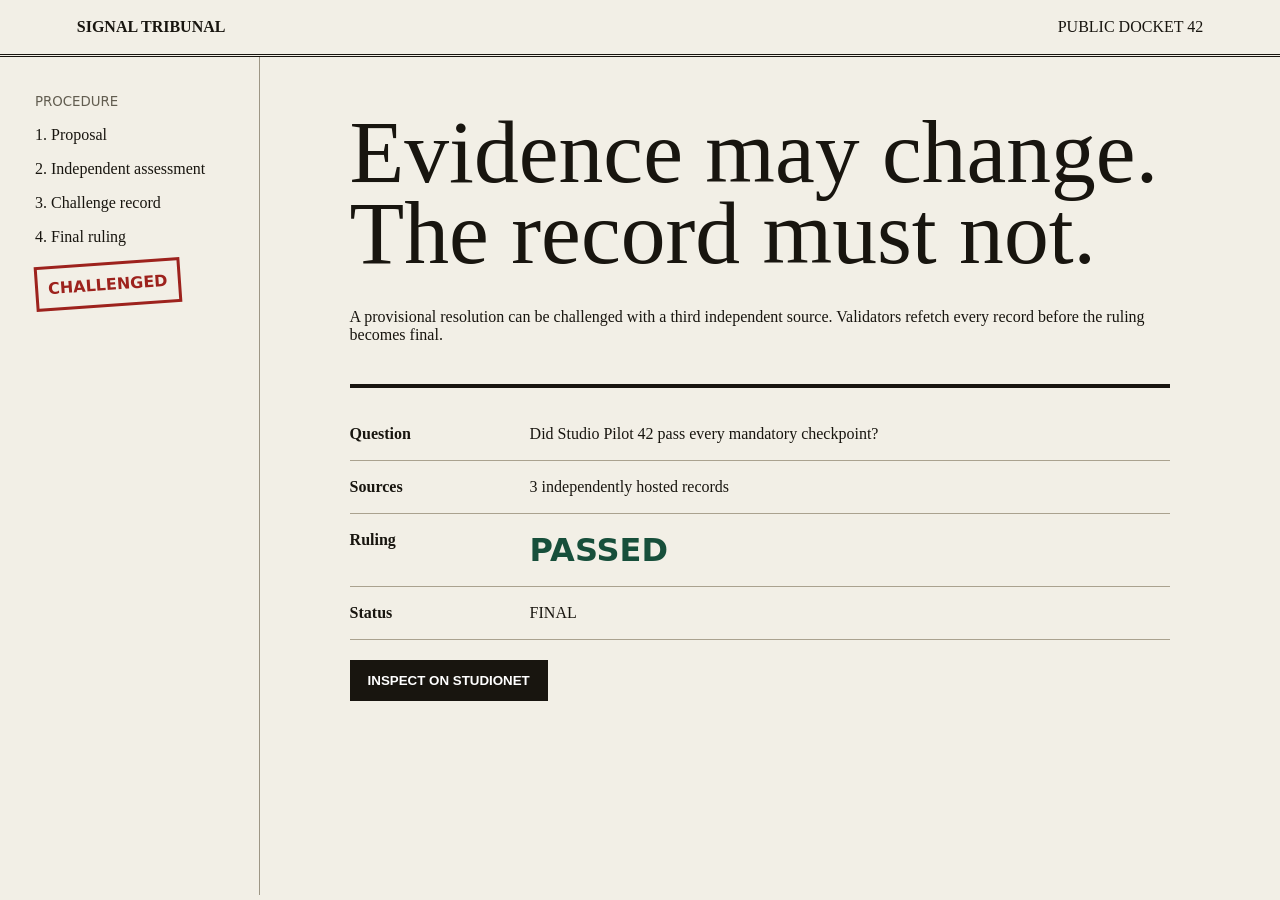
==== docket_app/index.html @ 4eb5892f "Shape repository as a public tribunal docket" ====
<!doctype html><html lang="en"><head><meta charset="utf-8"><meta name="viewport" content="width=device-width,initial-scale=1"><title>Signal Tribunal</title><style>
*{box-sizing:border-box}body{margin:0;font-family:Georgia,serif;background:#f2efe6;color:#18150f}header{padding:18px 6vw;border-bottom:3px double #18150f;display:flex;justify-content:space-between}main{display:grid;grid-template-columns:260px 1fr;min-height:calc(100vh - 62px)}aside{padding:35px;border-right:1px solid #9d9685}article{padding:55px 7vw;max-width:1000px}h1{font-size:clamp(3rem,7vw,6.5rem);font-weight:400;line-height:.9;margin:0 0 35px}.stamp{display:inline-block;border:3px solid #9d221d;color:#9d221d;padding:10px;transform:rotate(-4deg);font:700 1rem system-ui}.docket{margin-top:40px;border-top:4px solid;padding-top:20px}.row{display:grid;grid-template-columns:180px 1fr;padding:17px 0;border-bottom:1px solid #aaa28f}.answer{font:800 2rem system-ui;color:#174f3b}button{padding:13px 18px;border:0;background:#18150f;color:#fff;font-weight:700;margin-top:20px}small{font-family:system-ui;color:#625d50}@media(max-width:700px){main{grid-template-columns:1fr}aside{border-right:0;border-bottom:1px solid}}
</style></head><body><header><b>SIGNAL TRIBUNAL</b><span>PUBLIC DOCKET 42</span></header><main><aside><small>PROCEDURE</small><p>1. Proposal</p><p>2. Independent assessment</p><p>3. Challenge record</p><p>4. Final ruling</p><div class="stamp">CHALLENGED</div></aside><article><h1>Evidence may change.<br>The record must not.</h1><p>A provisional resolution can be challenged with a third independent source. Validators refetch every record before the ruling becomes final.</p><section class="docket"><div class="row"><b>Question</b><span>Did Studio Pilot 42 pass every mandatory checkpoint?</span></div><div class="row"><b>Sources</b><span>3 independently hosted records</span></div><div class="row"><b>Ruling</b><span class="answer">PASSED</span></div><div class="row"><b>Status</b><span>FINAL</span></div></section><button>INSPECT ON STUDIONET</button></article></main><script type="module" src="./docket-console.js?v=20260905d"></script></body></html>
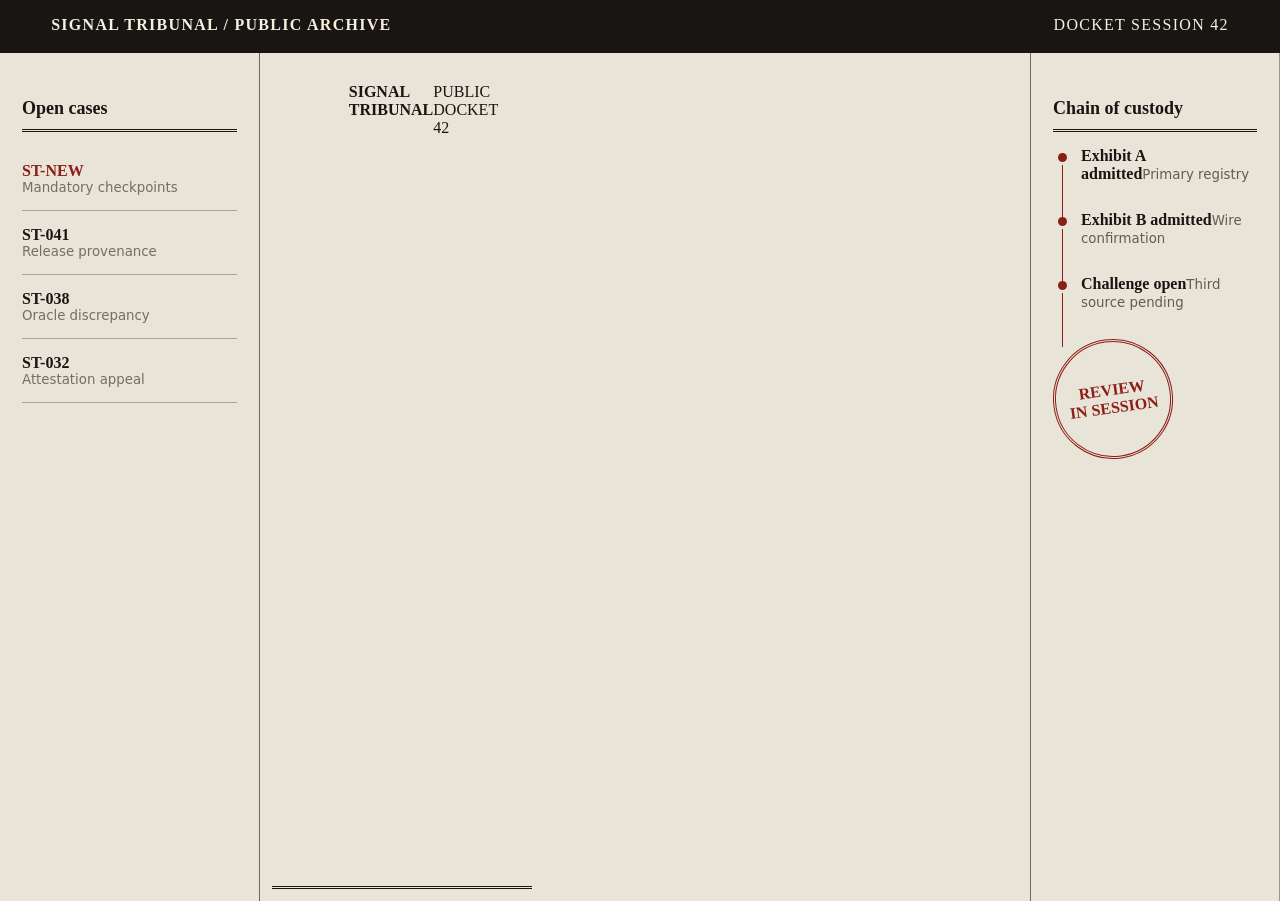
==== commit 3ea26bcc: "Expand the public tribunal archive" ====
--- a/docket_app/index.html
+++ b/docket_app/index.html
@@ -1,3 +1,3 @@
 <!doctype html><html lang="en"><head><meta charset="utf-8"><meta name="viewport" content="width=device-width,initial-scale=1"><title>Signal Tribunal</title><style>
 *{box-sizing:border-box}body{margin:0;font-family:Georgia,serif;background:#f2efe6;color:#18150f}header{padding:18px 6vw;border-bottom:3px double #18150f;display:flex;justify-content:space-between}main{display:grid;grid-template-columns:260px 1fr;min-height:calc(100vh - 62px)}aside{padding:35px;border-right:1px solid #9d9685}article{padding:55px 7vw;max-width:1000px}h1{font-size:clamp(3rem,7vw,6.5rem);font-weight:400;line-height:.9;margin:0 0 35px}.stamp{display:inline-block;border:3px solid #9d221d;color:#9d221d;padding:10px;transform:rotate(-4deg);font:700 1rem system-ui}.docket{margin-top:40px;border-top:4px solid;padding-top:20px}.row{display:grid;grid-template-columns:180px 1fr;padding:17px 0;border-bottom:1px solid #aaa28f}.answer{font:800 2rem system-ui;color:#174f3b}button{padding:13px 18px;border:0;background:#18150f;color:#fff;font-weight:700;margin-top:20px}small{font-family:system-ui;color:#625d50}@media(max-width:700px){main{grid-template-columns:1fr}aside{border-right:0;border-bottom:1px solid}}
-</style></head><body><header><b>SIGNAL TRIBUNAL</b><span>PUBLIC DOCKET 42</span></header><main><aside><small>PROCEDURE</small><p>1. Proposal</p><p>2. Independent assessment</p><p>3. Challenge record</p><p>4. Final ruling</p><div class="stamp">CHALLENGED</div></aside><article><h1>Evidence may change.<br>The record must not.</h1><p>A provisional resolution can be challenged with a third independent source. Validators refetch every record before the ruling becomes final.</p><section class="docket"><div class="row"><b>Question</b><span>Did Studio Pilot 42 pass every mandatory checkpoint?</span></div><div class="row"><b>Sources</b><span>3 independently hosted records</span></div><div class="row"><b>Ruling</b><span class="answer">PASSED</span></div><div class="row"><b>Status</b><span>FINAL</span></div></section><button>INSPECT ON STUDIONET</button></article></main><script type="module" src="./docket-console.js?v=20260905d"></script></body></html>
+</style></head><body><header><b>SIGNAL TRIBUNAL</b><span>PUBLIC DOCKET 42</span></header><main><aside><small>PROCEDURE</small><p>1. Proposal</p><p>2. Independent assessment</p><p>3. Challenge record</p><p>4. Final ruling</p><div class="stamp">CHALLENGED</div></aside><article><h1>Evidence may change.<br>The record must not.</h1><p>A provisional resolution can be challenged with a third independent source. Validators refetch every record before the ruling becomes final.</p><section class="docket"><div class="row"><b>Question</b><span>Did Studio Pilot 42 pass every mandatory checkpoint?</span></div><div class="row"><b>Sources</b><span>3 independently hosted records</span></div><div class="row"><b>Ruling</b><span class="answer">PASSED</span></div><div class="row"><b>Status</b><span>FINAL</span></div></section><button>INSPECT ON STUDIONET</button></article></main><script type="module" src="./docket-console.js?v=20260905d"></script><script type="module" src="./archive.js?v=20260905x"></script></body></html>
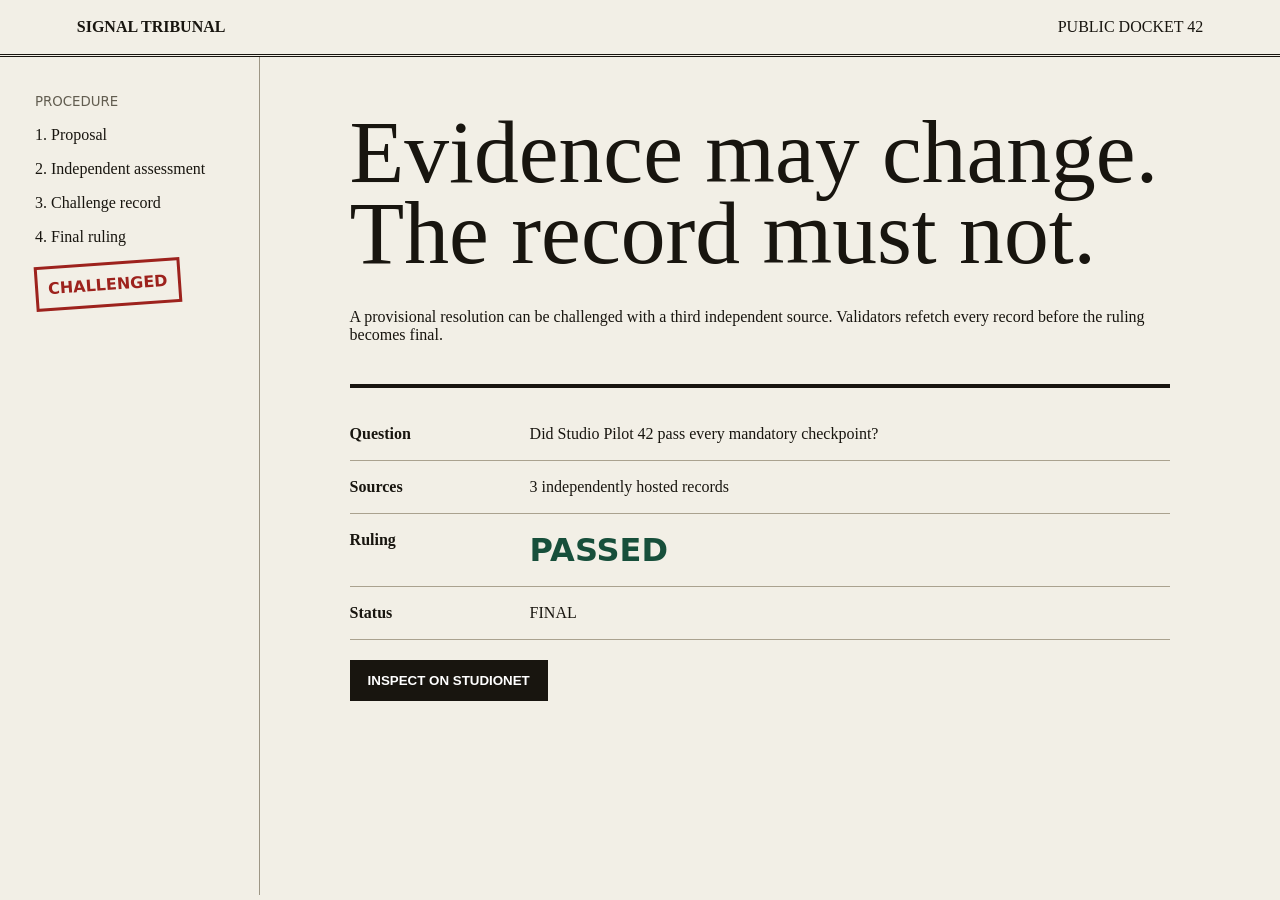
==== commit 7443ac52: "remove conflicting archive overlay" ====
--- a/docket_app/index.html
+++ b/docket_app/index.html
@@ -1,3 +1,3 @@
 <!doctype html><html lang="en"><head><meta charset="utf-8"><meta name="viewport" content="width=device-width,initial-scale=1"><title>Signal Tribunal</title><style>
 *{box-sizing:border-box}body{margin:0;font-family:Georgia,serif;background:#f2efe6;color:#18150f}header{padding:18px 6vw;border-bottom:3px double #18150f;display:flex;justify-content:space-between}main{display:grid;grid-template-columns:260px 1fr;min-height:calc(100vh - 62px)}aside{padding:35px;border-right:1px solid #9d9685}article{padding:55px 7vw;max-width:1000px}h1{font-size:clamp(3rem,7vw,6.5rem);font-weight:400;line-height:.9;margin:0 0 35px}.stamp{display:inline-block;border:3px solid #9d221d;color:#9d221d;padding:10px;transform:rotate(-4deg);font:700 1rem system-ui}.docket{margin-top:40px;border-top:4px solid;padding-top:20px}.row{display:grid;grid-template-columns:180px 1fr;padding:17px 0;border-bottom:1px solid #aaa28f}.answer{font:800 2rem system-ui;color:#174f3b}button{padding:13px 18px;border:0;background:#18150f;color:#fff;font-weight:700;margin-top:20px}small{font-family:system-ui;color:#625d50}@media(max-width:700px){main{grid-template-columns:1fr}aside{border-right:0;border-bottom:1px solid}}
-</style></head><body><header><b>SIGNAL TRIBUNAL</b><span>PUBLIC DOCKET 42</span></header><main><aside><small>PROCEDURE</small><p>1. Proposal</p><p>2. Independent assessment</p><p>3. Challenge record</p><p>4. Final ruling</p><div class="stamp">CHALLENGED</div></aside><article><h1>Evidence may change.<br>The record must not.</h1><p>A provisional resolution can be challenged with a third independent source. Validators refetch every record before the ruling becomes final.</p><section class="docket"><div class="row"><b>Question</b><span>Did Studio Pilot 42 pass every mandatory checkpoint?</span></div><div class="row"><b>Sources</b><span>3 independently hosted records</span></div><div class="row"><b>Ruling</b><span class="answer">PASSED</span></div><div class="row"><b>Status</b><span>FINAL</span></div></section><button>INSPECT ON STUDIONET</button></article></main><script type="module" src="./docket-console.js?v=20260905d"></script><script type="module" src="./archive.js?v=20260905x"></script></body></html>
+</style></head><body><header><b>SIGNAL TRIBUNAL</b><span>PUBLIC DOCKET 42</span></header><main><aside><small>PROCEDURE</small><p>1. Proposal</p><p>2. Independent assessment</p><p>3. Challenge record</p><p>4. Final ruling</p><div class="stamp">CHALLENGED</div></aside><article><h1>Evidence may change.<br>The record must not.</h1><p>A provisional resolution can be challenged with a third independent source. Validators refetch every record before the ruling becomes final.</p><section class="docket"><div class="row"><b>Question</b><span>Did Studio Pilot 42 pass every mandatory checkpoint?</span></div><div class="row"><b>Sources</b><span>3 independently hosted records</span></div><div class="row"><b>Ruling</b><span class="answer">PASSED</span></div><div class="row"><b>Status</b><span>FINAL</span></div></section><button>INSPECT ON STUDIONET</button></article></main><script type="module" src="./docket-console.js?v=20260905d"></script><script type="module" src="./archive.js?v=20260906c"></script></body></html>
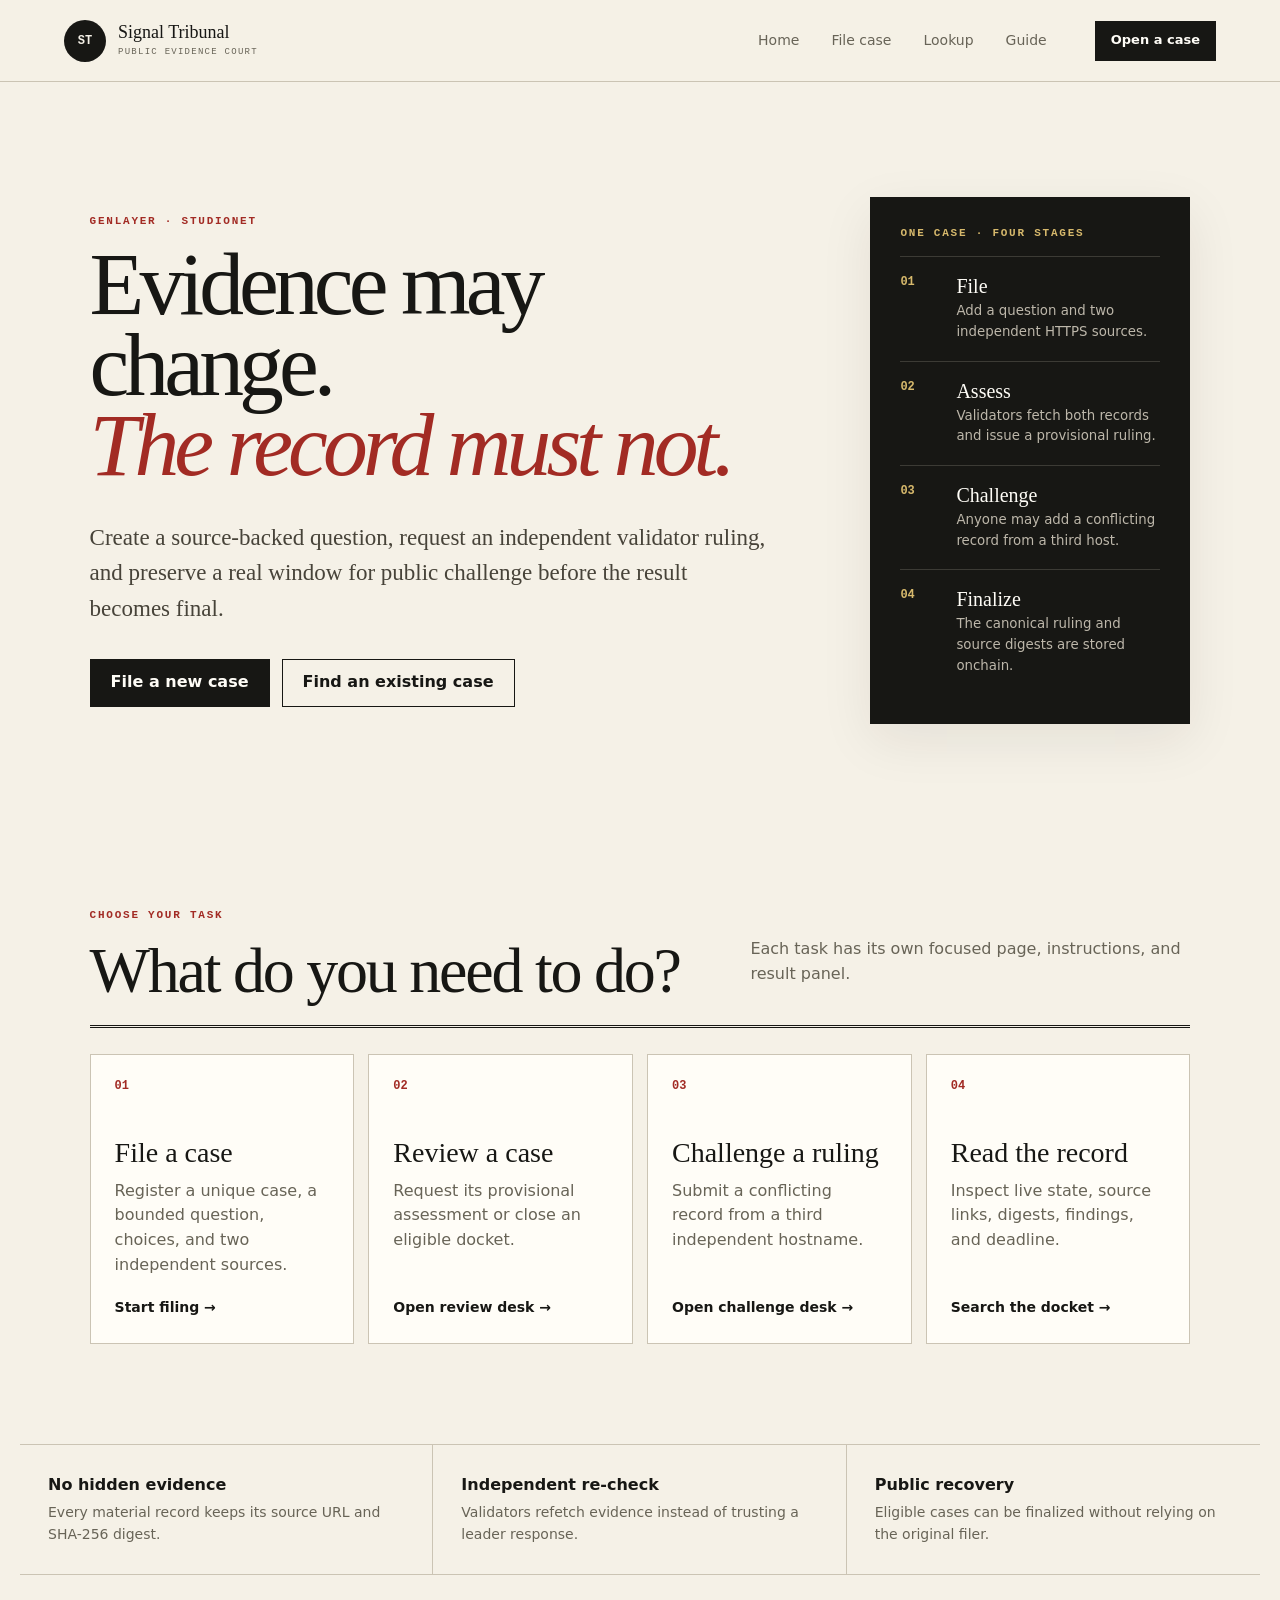
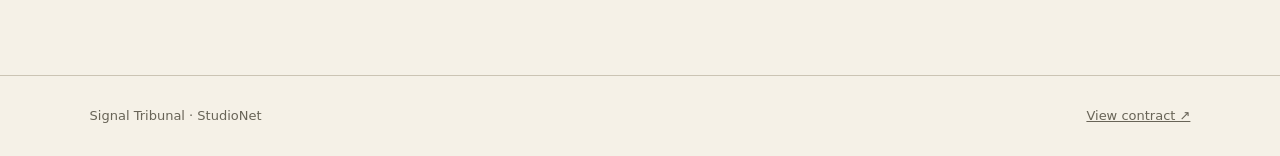
==== commit 5b1e5ce8: "Replace single-page docket with guided case workflow" ====
--- a/docket_app/index.html
+++ b/docket_app/index.html
@@ -1,3 +1,6 @@
-<!doctype html><html lang="en"><head><meta charset="utf-8"><meta name="viewport" content="width=device-width,initial-scale=1"><title>Signal Tribunal</title><style>
-*{box-sizing:border-box}body{margin:0;font-family:Georgia,serif;background:#f2efe6;color:#18150f}header{padding:18px 6vw;border-bottom:3px double #18150f;display:flex;justify-content:space-between}main{display:grid;grid-template-columns:260px 1fr;min-height:calc(100vh - 62px)}aside{padding:35px;border-right:1px solid #9d9685}article{padding:55px 7vw;max-width:1000px}h1{font-size:clamp(3rem,7vw,6.5rem);font-weight:400;line-height:.9;margin:0 0 35px}.stamp{display:inline-block;border:3px solid #9d221d;color:#9d221d;padding:10px;transform:rotate(-4deg);font:700 1rem system-ui}.docket{margin-top:40px;border-top:4px solid;padding-top:20px}.row{display:grid;grid-template-columns:180px 1fr;padding:17px 0;border-bottom:1px solid #aaa28f}.answer{font:800 2rem system-ui;color:#174f3b}button{padding:13px 18px;border:0;background:#18150f;color:#fff;font-weight:700;margin-top:20px}small{font-family:system-ui;color:#625d50}@media(max-width:700px){main{grid-template-columns:1fr}aside{border-right:0;border-bottom:1px solid}}
-</style></head><body><header><b>SIGNAL TRIBUNAL</b><span>PUBLIC DOCKET 42</span></header><main><aside><small>PROCEDURE</small><p>1. Proposal</p><p>2. Independent assessment</p><p>3. Challenge record</p><p>4. Final ruling</p><div class="stamp">CHALLENGED</div></aside><article><h1>Evidence may change.<br>The record must not.</h1><p>A provisional resolution can be challenged with a third independent source. Validators refetch every record before the ruling becomes final.</p><section class="docket"><div class="row"><b>Question</b><span>Did Studio Pilot 42 pass every mandatory checkpoint?</span></div><div class="row"><b>Sources</b><span>3 independently hosted records</span></div><div class="row"><b>Ruling</b><span class="answer">PASSED</span></div><div class="row"><b>Status</b><span>FINAL</span></div></section><button>INSPECT ON STUDIONET</button></article></main><script type="module" src="./docket-console.js?v=20260905d"></script><script type="module" src="./archive.js?v=20260906c"></script></body></html>
+<!doctype html><html lang="en"><head><meta charset="utf-8"><meta name="viewport" content="width=device-width,initial-scale=1"><meta name="description" content="Challengeable, validator-reviewed rulings on GenLayer."><title>Signal Tribunal · Public evidence court</title><link rel="stylesheet" href="./app.css?v=20260908a"></head><body data-page="home">
+<header class="site-header"><a class="brand" href="./index.html"><span class="brand-mark">ST</span><span>Signal Tribunal<small>Public evidence court</small></span></a><nav aria-label="Main navigation"><a data-nav="home" href="./index.html">Home</a><a data-nav="file" href="./file.html">File case</a><a data-nav="lookup" href="./lookup.html">Lookup</a><a data-nav="guide" href="./guide.html">Guide</a></nav><a class="button compact" href="./file.html">Open a case</a></header>
+<main><section class="hero"><div><p class="eyebrow">GENLAYER · STUDIONET</p><h1>Evidence may change.<br><em>The record must not.</em></h1><p class="lede">Create a source-backed question, request an independent validator ruling, and preserve a real window for public challenge before the result becomes final.</p><div class="actions"><a class="button" href="./file.html">File a new case</a><a class="button secondary" href="./lookup.html">Find an existing case</a></div></div><aside class="hero-card"><p class="eyebrow">ONE CASE · FOUR STAGES</p><ol class="steps"><li><span>01</span><div><b>File</b><small>Add a question and two independent HTTPS sources.</small></div></li><li><span>02</span><div><b>Assess</b><small>Validators fetch both records and issue a provisional ruling.</small></div></li><li><span>03</span><div><b>Challenge</b><small>Anyone may add a conflicting record from a third host.</small></div></li><li><span>04</span><div><b>Finalize</b><small>The canonical ruling and source digests are stored onchain.</small></div></li></ol></aside></section>
+<section class="section"><div class="section-head"><div><p class="eyebrow">CHOOSE YOUR TASK</p><h2>What do you need to do?</h2></div><p>Each task has its own focused page, instructions, and result panel.</p></div><div class="task-grid"><a class="task-card" href="./file.html"><span>01</span><h3>File a case</h3><p>Register a unique case, a bounded question, choices, and two independent sources.</p><b>Start filing →</b></a><a class="task-card" href="./review.html"><span>02</span><h3>Review a case</h3><p>Request its provisional assessment or close an eligible docket.</p><b>Open review desk →</b></a><a class="task-card" href="./challenge.html"><span>03</span><h3>Challenge a ruling</h3><p>Submit a conflicting record from a third independent hostname.</p><b>Open challenge desk →</b></a><a class="task-card" href="./lookup.html"><span>04</span><h3>Read the record</h3><p>Inspect live state, source links, digests, findings, and deadline.</p><b>Search the docket →</b></a></div></section>
+<section class="trust-strip"><div><b>No hidden evidence</b><span>Every material record keeps its source URL and SHA-256 digest.</span></div><div><b>Independent re-check</b><span>Validators refetch evidence instead of trusting a leader response.</span></div><div><b>Public recovery</b><span>Eligible cases can be finalized without relying on the original filer.</span></div></section></main>
+<footer><span>Signal Tribunal · StudioNet</span><a href="https://explorer-studio.genlayer.com/address/0xa7DF3c951D0Cf2D625027d8b5F16d339cD815174" target="_blank" rel="noreferrer">View contract ↗</a></footer><script type="module" src="./app.js?v=20260908a"></script></body></html>
--- a/docket_app/app.css
+++ b/docket_app/app.css
@@ -0,0 +1,3 @@
+:root{--ink:#171714;--paper:#f5f1e7;--white:#fffdf7;--line:#cbc4b4;--muted:#686457;--red:#a22b24;--green:#174e3b;--gold:#d7b96c;--shadow:0 16px 50px rgba(35,30,20,.08)}*{box-sizing:border-box}html{scroll-behavior:smooth}body{margin:0;background:var(--paper);color:var(--ink);font:16px/1.55 Inter,ui-sans-serif,system-ui,-apple-system,"Segoe UI",sans-serif}a{color:inherit}button,input,textarea,select{font:inherit}.site-header{min-height:82px;padding:14px clamp(20px,5vw,72px);border-bottom:1px solid var(--line);display:flex;align-items:center;gap:36px;background:rgba(245,241,231,.96);position:sticky;top:0;z-index:20;backdrop-filter:blur(12px)}.brand{display:flex;align-items:center;gap:12px;text-decoration:none;font-family:Georgia,serif;font-size:18px;line-height:1.05;white-space:nowrap}.brand small{display:block;margin-top:5px;color:var(--muted);font:9px/1.2 ui-monospace,monospace;letter-spacing:.14em;text-transform:uppercase}.brand-mark{display:grid;place-items:center;width:42px;height:42px;border-radius:50%;color:var(--paper);background:var(--ink);font:700 12px ui-monospace,monospace}nav{display:flex;gap:8px;margin-left:auto}nav a{padding:9px 12px;border-radius:999px;text-decoration:none;color:var(--muted);font-size:14px}nav a:hover,nav a[aria-current="page"]{background:var(--white);color:var(--ink);box-shadow:0 0 0 1px var(--line)}.button{display:inline-flex;align-items:center;justify-content:center;min-height:48px;padding:0 20px;border:1px solid var(--ink);background:var(--ink);color:var(--white);text-decoration:none;font-weight:750;cursor:pointer;transition:.18s ease}.button:hover{transform:translateY(-1px);box-shadow:0 8px 20px rgba(23,23,20,.15)}.button.secondary{background:transparent;color:var(--ink)}.button.compact{min-height:40px;padding:0 15px;font-size:13px}.button.danger{background:var(--red);border-color:var(--red)}.button:disabled{opacity:.45;cursor:not-allowed}.hero{max-width:1440px;margin:auto;padding:clamp(64px,9vw,130px) clamp(24px,7vw,100px);display:grid;grid-template-columns:minmax(0,1.4fr) minmax(320px,.6fr);gap:clamp(45px,8vw,120px);align-items:center}.eyebrow{margin:0 0 16px;color:var(--red);font:700 11px/1.2 ui-monospace,monospace;letter-spacing:.16em}.hero h1{font:400 clamp(3.4rem,7vw,7.6rem)/.9 Georgia,serif;letter-spacing:-.055em;margin:0 0 34px}.hero h1 em{color:var(--red);font-weight:400}.lede{max-width:760px;color:#474339;font:clamp(18px,2vw,23px)/1.55 Georgia,serif}.actions{display:flex;flex-wrap:wrap;gap:12px;margin-top:32px}.hero-card{background:var(--ink);color:var(--white);padding:30px;box-shadow:var(--shadow)}.hero-card .eyebrow{color:var(--gold)}.steps{list-style:none;padding:0;margin:0}.steps li{display:grid;grid-template-columns:42px 1fr;gap:14px;padding:18px 0;border-top:1px solid #3c3b35}.steps li>span{color:var(--gold);font:700 12px ui-monospace,monospace}.steps b{display:block;font:20px Georgia,serif}.steps small{display:block;color:#bdb7aa;margin-top:3px}.section{max-width:1440px;margin:auto;padding:70px clamp(24px,7vw,100px)}.section-head{display:flex;justify-content:space-between;gap:40px;align-items:end;border-bottom:3px double var(--ink);padding-bottom:22px;margin-bottom:26px}.section-head h2,.page-intro h1{font:400 clamp(2.5rem,5vw,5rem)/1 Georgia,serif;letter-spacing:-.035em;margin:0}.section-head>p{max-width:440px;color:var(--muted)}.task-grid{display:grid;grid-template-columns:repeat(4,1fr);gap:14px}.task-card{min-height:290px;padding:24px;border:1px solid var(--line);background:var(--white);text-decoration:none;display:flex;flex-direction:column;transition:.18s}.task-card:hover{transform:translateY(-4px);border-color:var(--ink);box-shadow:var(--shadow)}.task-card>span{color:var(--red);font:700 12px ui-monospace,monospace}.task-card h3{font:400 28px Georgia,serif;margin:44px 0 10px}.task-card p{color:var(--muted);margin:0}.task-card b{margin-top:auto;font-size:14px}.trust-strip{max-width:1240px;margin:30px auto 100px;border-block:1px solid var(--line);display:grid;grid-template-columns:repeat(3,1fr)}.trust-strip div{padding:28px;border-right:1px solid var(--line)}.trust-strip div:last-child{border:0}.trust-strip b,.trust-strip span{display:block}.trust-strip span{color:var(--muted);font-size:14px;margin-top:5px}footer{padding:30px clamp(24px,7vw,100px);display:flex;justify-content:space-between;border-top:1px solid var(--line);font-size:13px;color:var(--muted)}
+.page-shell{max-width:1220px;margin:auto;padding:56px clamp(22px,5vw,70px) 100px}.breadcrumbs{display:flex;gap:8px;color:var(--muted);font-size:13px;margin-bottom:35px}.breadcrumbs a{text-decoration:none}.page-intro{display:grid;grid-template-columns:1fr minmax(240px,390px);gap:40px;align-items:end;margin-bottom:44px}.page-intro p:last-child{color:var(--muted);font:18px/1.55 Georgia,serif}.workspace{display:grid;grid-template-columns:minmax(0,1fr) 340px;gap:22px;align-items:start}.panel{background:var(--white);border:1px solid var(--line);padding:clamp(22px,4vw,40px);box-shadow:var(--shadow)}.panel h2{font:400 30px Georgia,serif;margin:0 0 6px}.panel .hint{color:var(--muted);margin:0 0 28px}.field{display:grid;gap:8px;margin:20px 0}.field>span{font-weight:750}.field small{color:var(--muted)}input,textarea,select{width:100%;border:1px solid #aaa291;background:#fff;padding:13px 14px;color:var(--ink);border-radius:0}textarea{min-height:120px;resize:vertical}input:focus,textarea:focus,select:focus{outline:3px solid rgba(23,78,59,.16);border-color:var(--green)}.split{display:grid;grid-template-columns:1fr 1fr;gap:14px}.panel-actions{display:flex;gap:10px;flex-wrap:wrap;margin-top:28px}.sidebar-card{border-top:4px solid var(--ink);background:rgba(255,253,247,.6);padding:22px;margin-bottom:16px}.sidebar-card h3{font:400 22px Georgia,serif;margin:0 0 10px}.sidebar-card p,.sidebar-card li{font-size:14px;color:var(--muted)}.sidebar-card ul{padding-left:18px}.status-panel{margin-top:22px;border:1px solid var(--line);background:var(--ink);color:var(--white);padding:24px;min-height:140px}.status-panel[data-tone="error"]{background:#561c18}.status-panel[data-tone="success"]{background:var(--green)}.status-label{display:block;color:var(--gold);font:700 10px ui-monospace,monospace;letter-spacing:.15em;margin-bottom:10px}.status-panel p{margin:0;white-space:pre-wrap;overflow-wrap:anywhere}.record{display:grid;gap:14px;margin-top:18px}.record-row{display:grid;grid-template-columns:150px 1fr;gap:18px;padding:13px 0;border-bottom:1px solid #45443e}.record-row b{color:#c9c2b4;font-size:12px;text-transform:uppercase;letter-spacing:.08em}.record-row span,.record-row a{overflow-wrap:anywhere}.record-row a{color:#fff}.state-pill{display:inline-flex;width:max-content;padding:5px 9px;border:1px solid var(--gold);color:var(--gold);font-weight:750;font-size:12px}.route-cards{display:grid;gap:14px}.route-card{display:grid;grid-template-columns:60px 1fr auto;gap:20px;align-items:center;padding:22px;background:var(--white);border:1px solid var(--line);text-decoration:none}.route-card>span{font:700 12px ui-monospace,monospace;color:var(--red)}.route-card h3{margin:0;font:400 24px Georgia,serif}.route-card p{margin:4px 0 0;color:var(--muted)}.route-card:hover{border-color:var(--ink)}.notice{padding:16px;border-left:4px solid var(--gold);background:#fff7dc;color:#524419;margin:18px 0}.checklist{list-style:none;padding:0}.checklist li{padding:12px 0 12px 30px;border-bottom:1px solid var(--line);position:relative}.checklist li:before{content:'✓';position:absolute;left:4px;color:var(--green);font-weight:900}.hidden{display:none!important}
+@media(max-width:980px){.site-header{flex-wrap:wrap;gap:12px}.site-header nav{order:3;width:100%;overflow:auto;margin:0}.site-header>.button{margin-left:auto}.hero,.page-intro,.workspace{grid-template-columns:1fr}.task-grid{grid-template-columns:1fr 1fr}.trust-strip{grid-template-columns:1fr}.trust-strip div{border-right:0;border-bottom:1px solid var(--line)}}@media(max-width:620px){.site-header{position:static;padding:14px 18px}.brand small,.site-header>.button{display:none}nav a{padding:8px 10px}.hero{padding-top:55px}.task-grid,.split{grid-template-columns:1fr}.task-card{min-height:230px}.section-head{display:block}.route-card{grid-template-columns:38px 1fr}.route-card>strong{display:none}.record-row{grid-template-columns:1fr;gap:4px}footer{display:grid;gap:8px}}@media(prefers-reduced-motion:reduce){*{scroll-behavior:auto!important;transition:none!important}}
